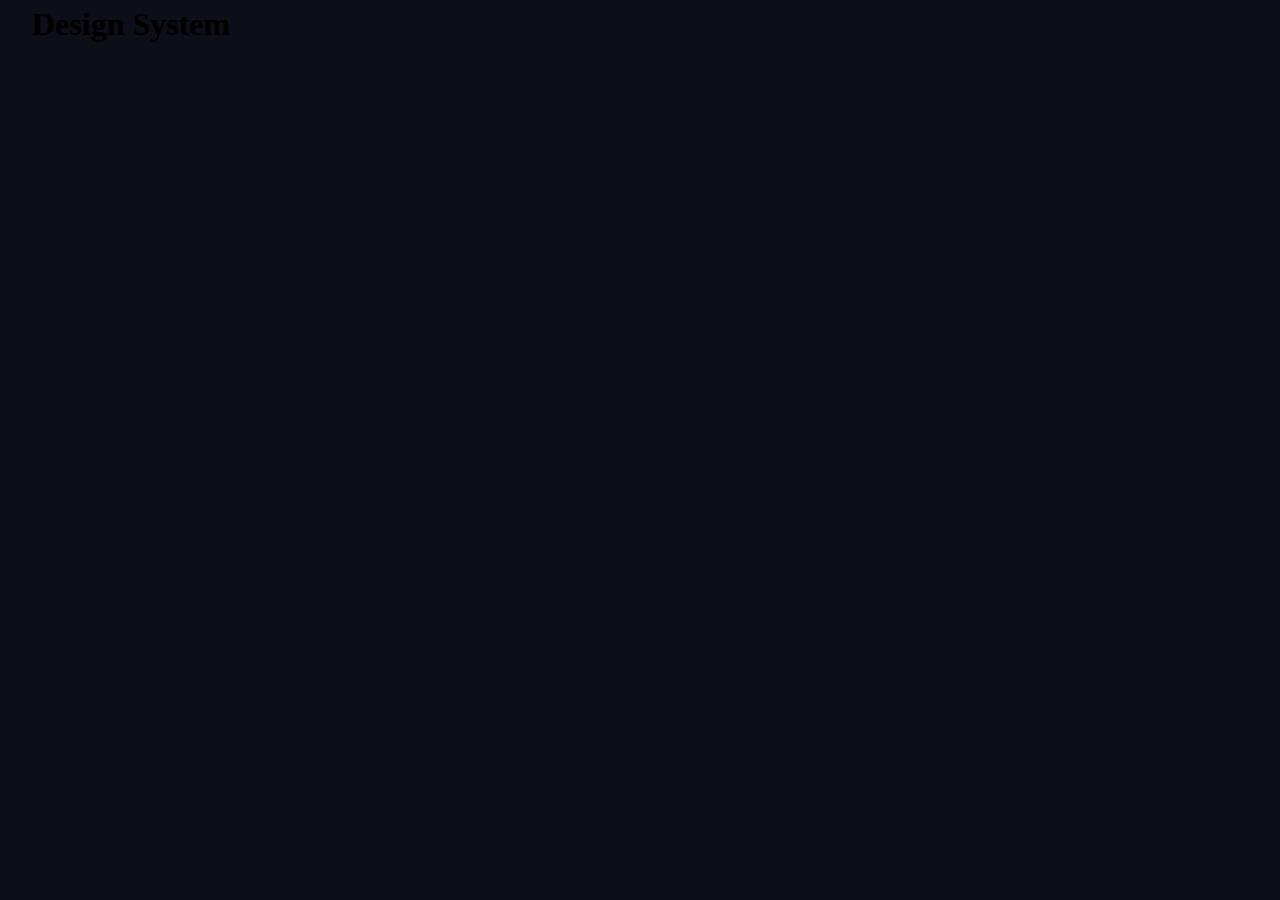
==== design-system.html @ bf32f819 "added color utility classes" ====
<!DOCTYPE html>
<html lang="en">
<head>
  <meta charset="UTF-8">
  <meta name="viewport" content="width=device-width, initial-scale=1.0">
  <title>Design System</title>
  <link rel="stylesheet" href="index.css">
</head>
<body class="bg-dark">
  <div class="container">
    <h1>Design System</h1>

    <section id="colors">

    </section>
  </div>
  <script src="index.js"></script>
</body>
</html>
---- index.css ----
/* ----------------------------- */
/* Custom properties */
/* ----------------------------- */

:root {
  --clr-dark: 230 35% 7%;
  --clr-light: 231 77% 90%;
  --clr-white: 0 0% 100%;
}

/* ----------------------------- */
/* Reset */
/* ----------------------------- */

/* Box sizing */
*,
*::before,
*::after {
  box-sizing: border-box;
}

/* Reset margins */
body,
h1,
h2,
h3,
h4,
h5,
h6,
p,
figure,
picture {
  margin: 0;
}

/* set up the body */
body {
  line-height: 1.5;
  min-height: 100vh;
}

/* make images easier to work with */
img,
picture {
  max-width: 100%;
  display: block;
}

/* make forms easier to work with */
input,
button,
textarea,
select {
  font: inherit;
}

/* remove animations for people who've turned them off */
@media (perfers-reduced-motion: reduce) {
  *,
  *::before,
  *::after{
    animation-duration: 0.01ms !important;
    animation-iteration-count: 1 !important;
    transition-duration: 0.01ms !important;
    scroll-behavior: auto Im !important;
  }
}

/* ----------------------------- */
/* Utility */
/* ----------------------------- */

.flex {
  display: flex;
  gap: var(--gap, 1rem);
}

.grid {
  display: grid;
  gap: var(--gap, 1rem);
}

.container {
  padding-inline: 2em; /* padding left and right */
  margin-inline: auto; /* margin left and right */
  max-width: 80rem;
}

.sr-only {
  position: absolute;
  width: 1px;
  height: 1px;
  padding: 0;
  margin: -1px;
  overflow: hidden;
  clip: rect(0, 0, 0, 0);
  white-space: nowrap;
  border: 0;
}

/* ----------------------------- */
/* Colors */
/* ----------------------------- */

.bg-dark {
  background-color: hsl(var(--clr-dark));
}

.bg-light {
  background-color: hsl(var(--clr-light));
}

.bg-white {
  background-color: hsl(var(--clr-white));
}

.text-dark {
  color: hsl(var(--clr-dark))
}

.text-light {
  color: hsl(var(--clr-light));
}

.text-white {
  color: hsl(var(--clr-white));
}
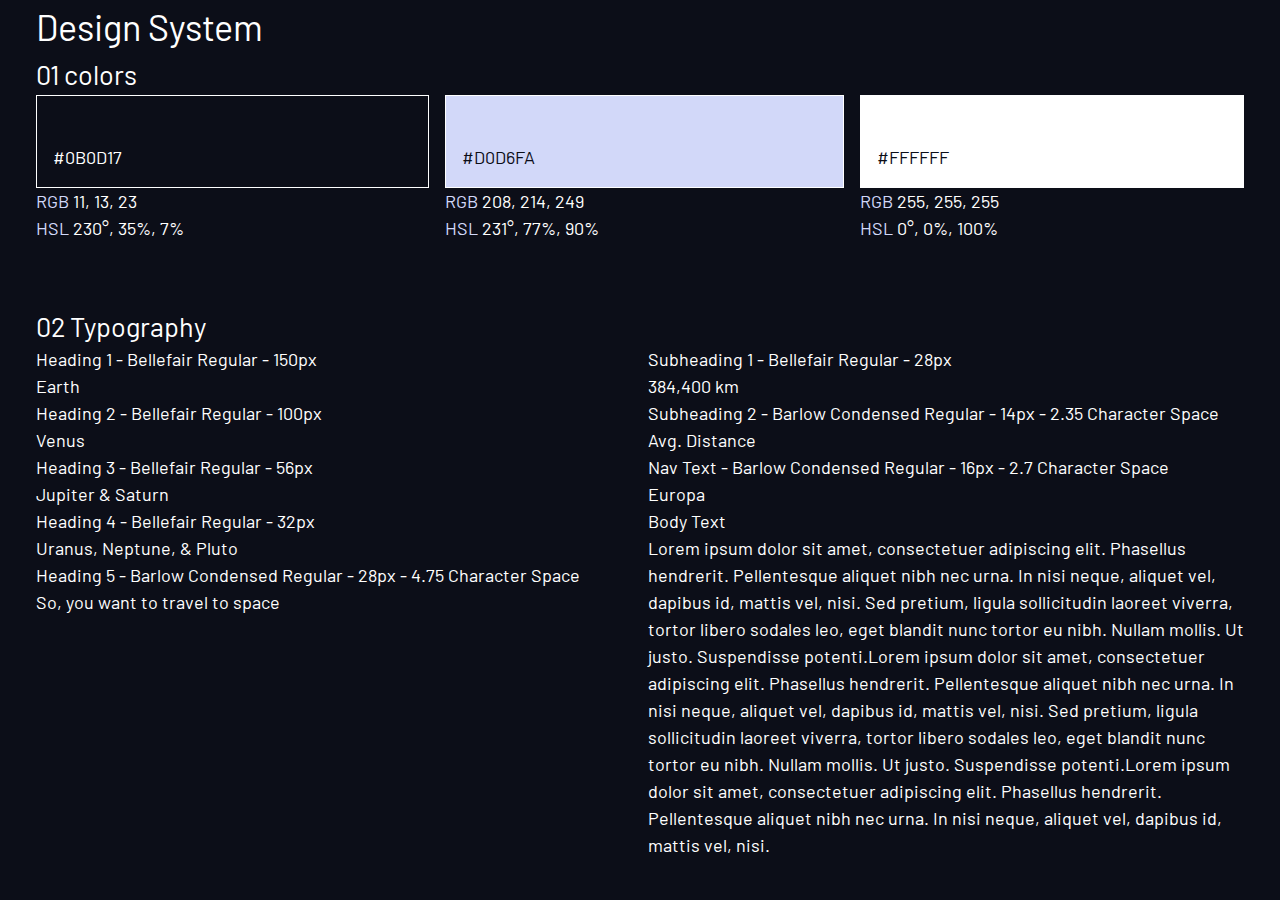
==== commit 0619416b: "added typography utility" ====
--- a/design-system.html
+++ b/design-system.html
@@ -1,19 +1,142 @@
 <!DOCTYPE html>
 <html lang="en">
-<head>
-  <meta charset="UTF-8">
-  <meta name="viewport" content="width=device-width, initial-scale=1.0">
-  <title>Design System</title>
-  <link rel="stylesheet" href="index.css">
-</head>
-<body class="bg-dark">
-  <div class="container">
-    <h1>Design System</h1>
+  <head>
+    <meta charset="UTF-8" />
+    <meta name="viewport" content="width=device-width, initial-scale=1.0" />
+    <title>Design System</title>
+    <link rel="preconnect" href="https://fonts.googleapis.com" />
+    <link rel="preconnect" href="https://fonts.gstatic.com" crossorigin />
+    <link
+      href="https://fonts.googleapis.com/css2?family=Bellefair&display=swap"
+      rel="stylesheet"
+    />
+    <link rel="preconnect" href="https://fonts.googleapis.com" />
+    <link rel="preconnect" href="https://fonts.gstatic.com" crossorigin />
+    <link
+      href="https://fonts.googleapis.com/css2?family=Barlow+Condensed:ital,wght@0,100;0,200;0,300;0,400;0,500;0,600;0,700;0,800;0,900;1,100;1,200;1,300;1,400;1,500;1,600;1,700;1,800;1,900&family=Bellefair&display=swap"
+      rel="stylesheet"
+    />
+    <link rel="preconnect" href="https://fonts.googleapis.com" />
+    <link rel="preconnect" href="https://fonts.gstatic.com" crossorigin />
+    <link
+      href="https://fonts.googleapis.com/css2?family=Barlow+Condensed:ital,wght@0,100;0,200;0,300;0,400;0,500;0,600;0,700;0,800;0,900;1,100;1,200;1,300;1,400;1,500;1,600;1,700;1,800;1,900&family=Barlow:ital,wght@0,100;0,200;0,300;0,400;0,500;0,600;0,700;0,800;0,900;1,100;1,200;1,300;1,400;1,500;1,600;1,700;1,800;1,900&family=Bellefair&display=swap"
+      rel="stylesheet"
+    />
+    <link rel="stylesheet" href="index.css" />
+  </head>
+  <body>
+    <div class="container">
+      <h1>Design System</h1>
 
-    <section id="colors">
+      <section id="colors">
+        <h2><span>01</span> colors</h2>
 
-    </section>
-  </div>
-  <script src="index.js"></script>
-</body>
-</html>+        <div class="flex">
+          <div class="flex-grow">
+            <div
+              class="bg-dark text-white"
+              style="padding: 3rem 1rem 1rem; border: 1px solid white"
+            >
+              #0B0D17
+            </div>
+            <p><span class="text-light">RGB</span> 11, 13, 23</p>
+            <p><span class="text-light">HSL</span> 230°, 35%, 7%</p>
+          </div>
+
+          <div class="flex-grow">
+            <div
+              class="bg-light text-dark"
+              style="padding: 3rem 1rem 1rem; border: 1px solid white"
+            >
+              #D0D6FA
+            </div>
+            <p><span class="text-light">RGB</span> 208, 214, 249</p>
+            <p><span class="text-light">HSL</span> 231°, 77%, 90%</p>
+          </div>
+
+          <div class="flex-grow">
+            <div
+              class="bg-white text-dark"
+              style="padding: 3rem 1rem 1rem; border: 1px solid white"
+            >
+              #FFFFFF
+            </div>
+            <p><span class="text-light">RGB</span> 255, 255, 255</p>
+            <p><span class="text-light">HSL</span> 0°, 0%, 100%</p>
+          </div>
+        </div>
+      </section>
+
+      <section id="typography" style="margin: 4rem 0">
+        <h2><span>02 </span>Typography</h2>
+        <div class="flex">
+          <div style="flex-basis: 100%">
+            <div>
+              <p>Heading 1 - Bellefair Regular - 150px</p>
+              <p>Earth</p>
+            </div>
+            <div>
+              <p>Heading 2 - Bellefair Regular - 100px</p>
+              <p>Venus</p>
+            </div>
+            <div>
+              <p>Heading 3 - Bellefair Regular - 56px</p>
+              <p>Jupiter & Saturn</p>
+            </div>
+            <div>
+              <p>Heading 4 - Bellefair Regular - 32px</p>
+              <p>Uranus, Neptune, & Pluto</p>
+            </div>
+            <div>
+              <p>
+                Heading 5 - Barlow Condensed Regular - 28px - 4.75 Character
+                Space
+              </p>
+              <p>So, you want to travel to space</p>
+            </div>
+          </div>
+
+          <div style="flex-basis: 100%">
+            <div>
+              <p>Subheading 1 - Bellefair Regular - 28px</p>
+              <p>384,400 km</p>
+            </div>
+            <div>
+              <p>
+                Subheading 2 - Barlow Condensed Regular - 14px - 2.35 Character
+                Space
+              </p>
+              <p>Avg. Distance</p>
+            </div>
+            <div>
+              <p>
+                Nav Text - Barlow Condensed Regular - 16px - 2.7 Character Space
+              </p>
+              <p>Europa</p>
+            </div>
+            <div>
+              <p>Body Text</p>
+              <p>
+                Lorem ipsum dolor sit amet, consectetuer adipiscing elit.
+                Phasellus hendrerit. Pellentesque aliquet nibh nec urna. In nisi
+                neque, aliquet vel, dapibus id, mattis vel, nisi. Sed pretium,
+                ligula sollicitudin laoreet viverra, tortor libero sodales leo,
+                eget blandit nunc tortor eu nibh. Nullam mollis. Ut justo.
+                Suspendisse potenti.Lorem ipsum dolor sit amet, consectetuer
+                adipiscing elit. Phasellus hendrerit. Pellentesque aliquet nibh
+                nec urna. In nisi neque, aliquet vel, dapibus id, mattis vel,
+                nisi. Sed pretium, ligula sollicitudin laoreet viverra, tortor
+                libero sodales leo, eget blandit nunc tortor eu nibh. Nullam
+                mollis. Ut justo. Suspendisse potenti.Lorem ipsum dolor sit
+                amet, consectetuer adipiscing elit. Phasellus hendrerit.
+                Pellentesque aliquet nibh nec urna. In nisi neque, aliquet vel,
+                dapibus id, mattis vel, nisi.
+              </p>
+            </div>
+          </div>
+        </div>
+      </section>
+    </div>
+    <script src="index.js"></script>
+  </body>
+</html>
--- a/index.css
+++ b/index.css
@@ -3,9 +3,25 @@
 /* ----------------------------- */
 
 :root {
+  /* colors */
   --clr-dark: 230 35% 7%;
   --clr-light: 231 77% 90%;
   --clr-white: 0 0% 100%;
+
+  /* font-sizes */
+  --fs-900: 9.375rem;
+  --fs-800: 6.25rem;
+  --fs-700: 3.5rem;
+  --fs-600: 2rem;
+  --fs-500: 1.75rem;
+  --fs-400: 1.125rem;
+  --fs-300: 1rem;
+  --fs-200: 0.875rem;
+
+  /* font-families */
+  --ff-serif: "Bellefair", serif;
+  --ff-sans-cond: "Barlow Condensed", sans-serif;
+  --ff-sans-normal: "Barlow", sans-serif;
 }
 
 /* ----------------------------- */
@@ -33,8 +49,23 @@
   margin: 0;
 }
 
+/* Reset font weight */
+h1,
+h2,
+h3,
+h4,
+h5,
+h6,
+p {
+  font-weight: var(--fs-400);
+}
+
 /* set up the body */
 body {
+  font-family: var(--ff-sans-normal);
+  font-size: var(--fs-400);
+  background-color: hsl(var(--clr-dark));
+  color: hsl(var(--clr-white));
   line-height: 1.5;
   min-height: 100vh;
 }
@@ -62,7 +93,7 @@
     animation-duration: 0.01ms !important;
     animation-iteration-count: 1 !important;
     transition-duration: 0.01ms !important;
-    scroll-behavior: auto Im !important;
+    scroll-behavior: auto !important;
   }
 }
 
@@ -124,4 +155,12 @@
 
 .text-white {
   color: hsl(var(--clr-white));
+}
+
+.alpha-white {
+  background-color: hsl(var(--clr-light) / 20%);
+}
+
+.flex-grow{
+  flex-grow: 2;
 }